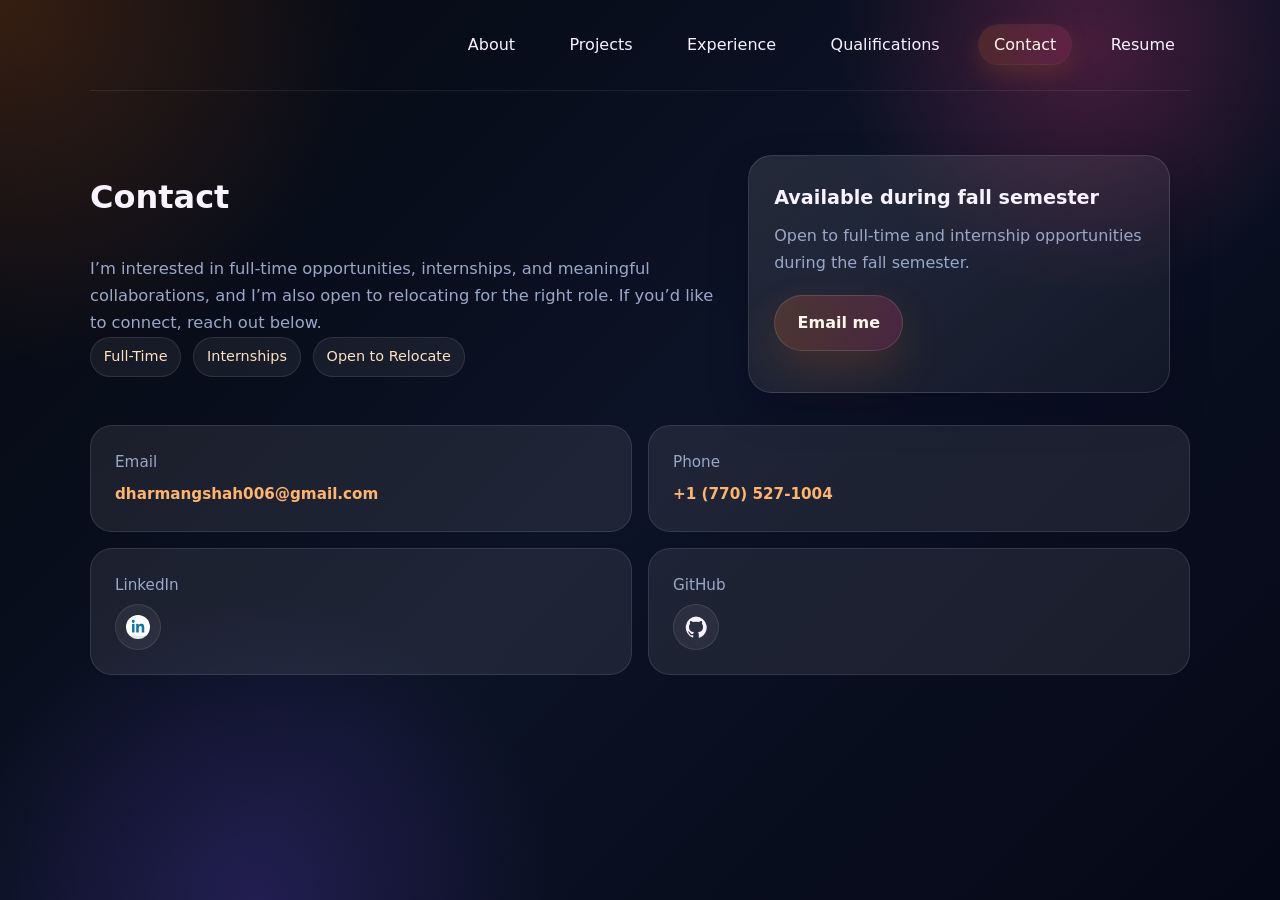
==== contact.html @ ebdeb089 "Initial commit" ====
<!DOCTYPE html>
<html lang="en">
<head>
    <meta charset="UTF-8">
    <meta name="viewport" content="width=device-width, initial-scale=1.0">
    <title>Contact | Portfolio</title>
    <link rel="stylesheet" href="style.css">
</head>
<body>
    <div class="container">
        <nav>
            <ul class="nav-links">
                <li><a href="index.html">About</a></li>
                <li><a href="projects.html">Projects</a></li>
                <li><a href="experience.html">Experience</a></li>
                <li><a href="qualifications.html">Qualifications</a></li>
                <li><a class="active" href="contact.html">Contact</a></li>
                <li><a href="Dharmang_Resume.pdf" download>Resume</a></li>
            </ul>
        </nav>

        <section class="page-content contact-page">
            <div class="contact-hero">
                <div class="contact-intro">
                    <h2>Contact</h2>
                    <p class="section-description">I’m interested in full-time opportunities, internships, and meaningful collaborations, and I’m also open to relocating for the right role. If you’d like to connect, reach out below.</p>
                    <div class="contact-badges">
                        <span class="pill">Full-Time</span>
                        <span class="pill">Internships</span>
                        <span class="pill">Open to Relocate</span>
                    </div>
                </div>

                <div class="contact-side-card">
                    <h3>Available during fall semester</h3>
                    <p>Open to full-time and internship opportunities during the fall semester.</p>
                    <a href="mailto:dharmangshah006@gmail.com" class="btn">Email me</a>
                </div>
            </div>

            <div class="contact-grid">
                <div class="contact-card">
                    <p>Email</p>
                    <a href="mailto:dharmangshah006@gmail.com" class="project-link">dharmangshah006@gmail.com</a>
                </div>
                <div class="contact-card">
                    <p>Phone</p>
                    <a href="tel:+17705271004" class="project-link">+1 (770) 527-1004</a>
                </div>
                <div class="contact-card">
                    <p>LinkedIn</p>
                    <a href="https://www.linkedin.com/in/dharmang-shah02242006/" target="_blank" rel="noreferrer" class="icon-link" aria-label="Visit LinkedIn">
                        <img src="linkedin.png" alt="LinkedIn" class="social-icon">
                    </a>
                </div>
                <div class="contact-card">
                    <p>GitHub</p>
                    <a href="https://github.com/yourusername" target="_blank" rel="noreferrer" class="icon-link" aria-label="Visit GitHub">
                        <svg viewBox="0 0 24 24" aria-hidden="true">
                            <path d="M12 .5a12 12 0 0 0-3.79 23.04c.6.11.82-.26.82-.58v-2.02c-3.34.73-4.04-1.43-4.04-1.43-.54-1.38-1.33-1.75-1.33-1.75-1.09-.75.08-.73.08-.73 1.2.09 1.83 1.24 1.83 1.24 1.07 1.83 2.8 1.3 3.48 1 .11-.78.42-1.3.76-1.6-2.66-.3-5.46-1.33-5.46-5.93 0-1.31.47-2.38 1.24-3.22-.12-.3-.54-1.52.12-3.17 0 0 1.01-.32 3.3 1.23a11.48 11.48 0 0 1 6.02 0c2.29-1.55 3.3-1.23 3.3-1.23.66 1.65.24 2.87.12 3.17.77.84 1.24 1.91 1.24 3.22 0 4.61-2.8 5.62-5.47 5.92.43.37.81 1.1.81 2.22v3.29c0 .32.22.69.83.58A12 12 0 0 0 12 .5Z"/>
                        </svg>
                    </a>
                </div>
            </div>
        </section>
    </div>
</body>
</html>
---- style.css ----
/* ==========================================
   1. GLOBAL VARIABLES & RESET
   ========================================== */
:root {
    --bg-main: #070b16;
    --bg-card: #12182b;
    --bg-card-2: #1a233b;
    --border-color: #2f3d5b;
    --text-main: #f7f3ff;
    --text-muted: #9aa7c7;
    --accent: #ff7a18;
    --accent-2: #ff3d81;
    --accent-3: #7c4dff;
    --accent-light: #ffb36b;
    --accent-soft: rgba(255, 122, 24, 0.16);
    --accent-soft-2: rgba(255, 61, 129, 0.16);
    --glow: rgba(255, 122, 24, 0.28);
}

* {
    box-sizing: border-box;  /* Ensures padding doesn't break widths */
    margin: 0;
    padding: 0;
}

body {
    background:
        radial-gradient(circle at top left, rgba(255, 122, 24, 0.2), transparent 24%),
        radial-gradient(circle at 85% 5%, rgba(255, 61, 129, 0.24), transparent 18%),
        radial-gradient(circle at 20% 100%, rgba(124, 77, 255, 0.2), transparent 22%),
        linear-gradient(135deg, #04070f 0%, #0c1326 50%, #050816 100%);
    color: var(--text-main);
    font-family: Inter, system-ui, -apple-system, sans-serif;
    line-height: 1.65;
    padding: 0 1.5rem;
    min-height: 100vh;
}

/* Container to keep everything aligned and centered */
.container {
    max-width: 1100px;
    margin: 0 auto;
}

/* ==========================================
   2. NAVIGATION (FLEXBOX)
   ========================================== */
nav {
    display: flex;
    justify-content: flex-end;
    align-items: center;
    padding: 2rem 0;
    border-bottom: 1px solid rgba(255, 255, 255, 0.08);
    font-size: 1rem;
}

.nav-links {
    display: flex;
    gap: 1.5rem;
    list-style: none;
}

.nav-links a {
    color: var(--text-main);
    padding: 0.65rem 0.95rem;
    border-radius: 999px;
    transition: background 0.25s ease, color 0.25s ease;
}

.nav-links a:hover,
.nav-links a.active {
    background: linear-gradient(90deg, var(--accent-soft), var(--accent-soft-2));
    color: #fff7ed;
    box-shadow: 0 0 0 1px rgba(255, 255, 255, 0.06), 0 10px 24px rgba(255, 122, 24, 0.16);
}

/* ==========================================
   3. HERO SECTION
   ========================================== */
header {
    display: grid;
    grid-template-columns: 1.45fr 1fr;
    gap: 2.5rem;
    align-items: center;
    padding: 5rem 0 3rem;
    position: relative;
    z-index: 1;
}

header::before {
    content: "";
    position: absolute;
    top: -30px;
    right: -40px;
    width: 220px;
    height: 220px;
    background: radial-gradient(circle, rgba(255, 122, 24, 0.24), transparent 56%);
    filter: blur(32px);
    z-index: 0;
}

header p.subtitle {
    color: var(--accent-light);
    font-family: Inter, system-ui, -apple-system, sans-serif;
    letter-spacing: 0.22em;
    text-transform: uppercase;
    margin-bottom: 0.75rem;
}

header h1 {
    font-size: clamp(3rem, 5vw, 4.4rem);
    line-height: 1.05;
    margin-bottom: 1.1rem;
    text-shadow: 0 10px 30px rgba(0, 0, 0, 0.25);
}

header p.bio {
    color: var(--text-muted);
    font-size: 1.18rem;
    max-width: 700px;
    margin-bottom: 2rem;
}

/* ==========================================
   4. PROJECTS SECTION (CSS GRID)
   ========================================== */
section {
    padding: 4rem 0;
}

section h2 {
    font-size: 2rem;
    margin-bottom: 2rem;
    display: flex;
    justify-content: flex-start;
    align-items: center;
    gap: 0.5rem;
    text-align: left;
}

/* Grid layout: 1 column on mobile, 2 columns on desktops */
.project-grid {
    display: grid;
    grid-template-columns: repeat(auto-fit, minmax(350px, 1fr));
    gap: 2rem;
}

.project-card {
    background: linear-gradient(145deg, var(--bg-card), var(--bg-card-2));
    border: 1px solid var(--border-color);
    padding: 2rem;
    border-radius: 18px;
    display: flex;
    flex-direction: column;
    justify-content: space-between;
    transition: transform 0.2s ease, border-color 0.2s ease, box-shadow 0.2s ease;
    box-shadow: 0 18px 40px rgba(2, 6, 23, 0.28);
}

/* Hover micro-interaction */
.project-card:hover {
    transform: translateY(-4px);
    border-color: var(--accent-2);
    box-shadow: 0 22px 44px rgba(255, 61, 129, 0.16);
}

.project-card h3 {
    margin-bottom: 0.5rem;
}

.project-card p {
    color: var(--text-muted);
    font-size: 0.95rem;
    margin-bottom: 1.5rem;
}

/* Technical tags inside cards */
.tag-container {
    display: flex;
    flex-wrap: wrap;
    gap: 0.5rem;
    margin-bottom: 1.5rem;
}

.tag {
    background: linear-gradient(90deg, rgba(255, 122, 24, 0.16), rgba(124, 77, 255, 0.16));
    color: #ffd2aa;
    font-family: monospace;
    font-size: 0.8rem;
    padding: 0.2rem 0.6rem;
    border-radius: 999px;
    border: 1px solid rgba(255, 255, 255, 0.08);
}

/* ==========================================
   5. BUTTONS & LINKS
   ========================================== */
a {
    color: var(--text-main);
    text-decoration: none;
}

a:hover {
    color: var(--accent);
}

.btn {
    display: inline-block;
    border: 1px solid rgba(255, 255, 255, 0.12);
    color: #fff7ed;
    padding: 0.85rem 1.4rem;
    border-radius: 999px;
    font-weight: 600;
    transition: background 0.2s ease, transform 0.2s ease, box-shadow 0.2s ease;
    background: linear-gradient(90deg, rgba(255, 122, 24, 0.2), rgba(255, 61, 129, 0.2));
}

.btn:hover {
    background: linear-gradient(90deg, rgba(255, 122, 24, 0.3), rgba(255, 61, 129, 0.3));
    transform: translateY(-1px);
    box-shadow: 0 10px 24px rgba(255, 122, 24, 0.16);
}

.btn-secondary {
    border-color: rgba(255,255,255,0.16);
    color: var(--text-main);
    background: rgba(255,255,255,0.04);
}

.project-link {
    color: var(--accent-light);
    font-weight: 600;
    font-size: 0.95rem;
}

html {
    scroll-behavior: smooth;
    background-color: #04070f;
}

body {
    background-color: #04070f;
}



.hero-copy {
    max-width: 720px;
}

.hero-actions {
    display: flex;
    gap: 1rem;
    flex-wrap: wrap;
    margin-bottom: 2rem;
}

.hero-highlights {
    display: grid;
    grid-template-columns: repeat(3, minmax(0, 1fr));
    gap: 1rem;
    margin-top: 2rem;
}

.hero-right {
    display: flex;
    justify-content: center;
    align-items: start;
}

.image-frame {
    position: relative;
    width: 100%;
    min-height: 420px;
    max-height: 520px;
    aspect-ratio: 0.83;
    border-radius: 32px;
    padding: 0rem;
    background: linear-gradient(180deg, rgba(18, 24, 43, 0.98), rgba(8, 13, 25, 0.92));
    border: 1px solid rgba(255, 122, 24, 0.24);
    box-shadow: 0 34px 90px rgba(0, 0, 0, 0.4);
    overflow: hidden;
}

.image-frame::before {
    content: "";
    position: absolute;
    inset: 0;
    border-radius: 32px;
    background: radial-gradient(circle at top right, rgba(255, 122, 24, 0.24), transparent 28%),
                radial-gradient(circle at bottom left, rgba(255, 61, 129, 0.2), transparent 36%);
    pointer-events: none;
}

.hero-image {
    width: 100%;
    height: 100%;
    object-fit: cover;
    border-radius: 24px;
    position: relative;
    z-index: 1;
}

.image-label {
    position: absolute;
    bottom: 1rem;
    left: 1rem;
    right: 1rem;
    z-index: 2;
    display: inline-flex;
    justify-content: center;
    padding: 0.75rem 1rem;
    background: rgba(15, 23, 42, 0.88);
    border-radius: 999px;
    color: var(--text-main);
    font-size: 0.95rem;
    text-align: center;
    backdrop-filter: blur(5px);
}

.highlight-card,
.info-card,
.contact-card {
    background-color: rgba(255,255,255,0.08);
    border: 1px solid rgba(148, 163, 184, 0.18);
    padding: 1.5rem;
    border-radius: 22px;
    transition: transform 0.2s ease, border-color 0.2s ease;
}

.highlight-card:hover {
    transform: translateY(-3px);
    border-color: rgba(255, 122, 24, 0.35);
}

.highlight-number {
    display: block;
    font-size: 2.2rem;
    font-weight: 700;
    margin-bottom: 0.6rem;
    color: var(--accent);
}

.highlight-card p {
    color: var(--text-muted);
    font-size: 0.95rem;
}

.hero-copy p {
    letter-spacing: 0.01em;
}

.btn {
    box-shadow: 0 20px 45px rgba(255, 122, 24, 0.16);
}

.btn-secondary {
    background: rgba(255,255,255,0.07);
}

.btn:hover {
    background-color: rgba(255, 122, 24, 0.2);
}

.btn-secondary:hover {
    background: rgba(255, 122, 24, 0.12);
}

.section-description {
    color: var(--text-muted);
    max-width: 760px;
    margin-bottom: 0;
    font-size: 1.02rem;
}

.page-heading {
    display: flex;
    flex-direction: column;
    gap: 0.8rem;
    margin-bottom: 1.6rem;
}

.section-grid {
    display: grid;
    grid-template-columns: repeat(auto-fit, minmax(280px, 1fr));
    gap: 1.25rem;
}

.qualifications-page {
    display: flex;
    flex-direction: column;
    gap: 1.2rem;
}

.overview-card {
    padding: 1.8rem 2rem;
    background: linear-gradient(135deg, rgba(255,255,255,0.09), rgba(255,255,255,0.04));
    border: 1px solid rgba(255,255,255,0.12);
}

.eyebrow {
    text-transform: uppercase;
    letter-spacing: 0.2em;
    font-size: 0.74rem;
    color: var(--accent-light);
    margin-bottom: 0.4rem;
}

.detail-list {
    list-style: none;
    display: flex;
    flex-direction: column;
    gap: 0.6rem;
    color: var(--text-muted);
}

.detail-list strong {
    color: var(--text-main);
    font-weight: 600;
}

.skill-groups {
    display: flex;
    flex-direction: column;
    gap: 1rem;
    margin-top: 0.6rem;
}

.skill-group h4 {
    font-size: 0.95rem;
    margin-bottom: 0.6rem;
}

.skill-pills {
    display: flex;
    flex-wrap: wrap;
    gap: 0.55rem;
}

.skill-pill {
    display: inline-block;
    padding: 0.45rem 0.75rem;
    border-radius: 999px;
    background: rgba(255, 255, 255, 0.06);
    border: 1px solid rgba(255, 255, 255, 0.1);
    color: #ffe6c7;
    font-size: 0.9rem;
    transition: transform 0.2s ease, box-shadow 0.2s ease, border-color 0.2s ease, background 0.2s ease;
}

.skill-pill:hover {
    transform: translateY(-2px);
    box-shadow: 0 8px 20px rgba(0, 0, 0, 0.2);
}

.skill-group:first-of-type .skill-pill {
    background: linear-gradient(135deg, rgba(124, 77, 255, 0.2), rgba(255, 122, 24, 0.16));
    border-color: rgba(124, 77, 255, 0.3);
    color: #f2e6ff;
}

.skill-group:first-of-type .skill-pill:hover {
    background: linear-gradient(135deg, rgba(124, 77, 255, 0.28), rgba(255, 122, 24, 0.24));
    border-color: rgba(255, 122, 24, 0.45);
}

.skill-group:last-of-type .skill-pill {
    background: linear-gradient(135deg, rgba(255, 255, 255, 0.08), rgba(255, 122, 24, 0.08));
    border-color: rgba(255, 183, 107, 0.22);
    color: #ffe9c8;
}

.skill-group:last-of-type .skill-pill:hover {
    background: linear-gradient(135deg, rgba(255, 255, 255, 0.12), rgba(255, 122, 24, 0.14));
    border-color: rgba(255, 183, 107, 0.34);
}

.qualifications-grid {
    grid-template-columns: repeat(2, minmax(0, 1fr));
    gap: 1.25rem;
}

.qualifications-grid .info-card {
    min-height: 220px;
    padding: 1.65rem 1.8rem;
}

.left-card {
    display: flex;
    flex-direction: column;
    gap: 1rem;
}

.subsection-title {
    margin-top: 0.2rem;
    color: var(--accent-light);
    font-size: 1.05rem;
}

.experience-page {
    display: flex;
    flex-direction: column;
    gap: 1.5rem;
}

.experience-intro {
    max-width: 760px;
}

.experience-timeline {
    display: flex;
    flex-direction: column;
    gap: 1.25rem;
    position: relative;
    padding-left: 1.5rem;
}

.experience-timeline::before {
    content: "";
    position: absolute;
    left: 6px;
    top: 6px;
    bottom: 6px;
    width: 2px;
    background: linear-gradient(180deg, rgba(255, 122, 24, 0.65), rgba(255, 61, 129, 0.2));
}

.experience-item {
    position: relative;
    display: grid;
    grid-template-columns: 16px 1fr;
    gap: 1rem;
    align-items: start;
}

.experience-marker {
    width: 12px;
    height: 12px;
    border-radius: 50%;
    background: var(--accent);
    box-shadow: 0 0 0 4px rgba(255, 122, 24, 0.16);
    margin-top: 1.1rem;
}

.experience-card {
    padding: 1.6rem;
    margin-bottom: 0;
}

.experience-meta {
    margin-bottom: 0.8rem;
}

.experience-date {
    display: inline-block;
    font-size: 0.82rem;
    letter-spacing: 0.16em;
    text-transform: uppercase;
    color: #ffb36b;
    margin-bottom: 0.4rem;
}

.experience-card h3 {
    margin-bottom: 0;
}

.contact-page {
    display: flex;
    flex-direction: column;
    gap: 2rem;
}

.contact-hero {
    display: grid;
    grid-template-columns: 1.2fr 0.8fr;
    gap: 1.5rem;
    align-items: stretch;
    max-width: 1080px;
}

.contact-intro {
    padding: 1rem 0;
}

.contact-side-card {
    background: linear-gradient(145deg, rgba(255,255,255,0.1), rgba(255,255,255,0.04));
    border: 1px solid rgba(255,255,255,0.12);
    border-radius: 24px;
    padding: 1.6rem;
    box-shadow: 0 18px 40px rgba(2, 6, 23, 0.24);
}

.contact-side-card h3 {
    margin-bottom: 0.6rem;
    font-size: 1.2rem;
}

.contact-side-card p {
    color: var(--text-muted);
    margin-bottom: 1.2rem;
}

.contact-badges {
    display: flex;
    flex-wrap: wrap;
    gap: 0.75rem;
}

.pill {
    display: inline-block;
    padding: 0.45rem 0.8rem;
    border-radius: 999px;
    background: rgba(255,255,255,0.06);
    border: 1px solid rgba(255,255,255,0.1);
    color: #ffe0bd;
    font-size: 0.9rem;
}

.contact-grid {
    display: grid;
    grid-template-columns: repeat(2, minmax(0, 1fr));
    gap: 1rem;
}

.contact-card {
    display: grid;
    gap: 0.4rem;
    margin-bottom: 0;
}

.contact-card p {
    color: var(--text-muted);
    font-size: 0.95rem;
}

.icon-link {
    display: inline-flex;
    align-items: center;
    justify-content: center;
    width: 46px;
    height: 46px;
    border-radius: 50%;
    background: rgba(255,255,255,0.06);
    border: 1px solid rgba(255,255,255,0.1);
    transition: transform 0.2s ease, background 0.2s ease, border-color 0.2s ease;
}

.icon-link:hover {
    transform: translateY(-2px);
    background: rgba(255, 122, 24, 0.16);
    border-color: rgba(255, 122, 24, 0.32);
}

.icon-link svg {
    width: 22px;
    height: 22px;
    fill: var(--text-main);
}

.social-icon {
    width: 24px;
    height: 24px;
    object-fit: cover;
    display: block;
    border-radius: 50%;
}

section {
    padding: 4rem 0;
}

@media (max-width: 860px) {
    header {
        grid-template-columns: 1fr;
        padding-top: 3rem;
    }

    nav {
        flex-direction: column;
        align-items: flex-start;
        gap: 1rem;
    }

    .nav-links {
        flex-wrap: wrap;
    }
}

@media (max-width: 640px) {
    body {
        padding: 0 1rem;
    }

    header h1 {
        font-size: 2.8rem;
    }

    .project-card,
    .highlight-card,
    .info-card,
    .contact-card {
        padding: 1.25rem;
    }
}
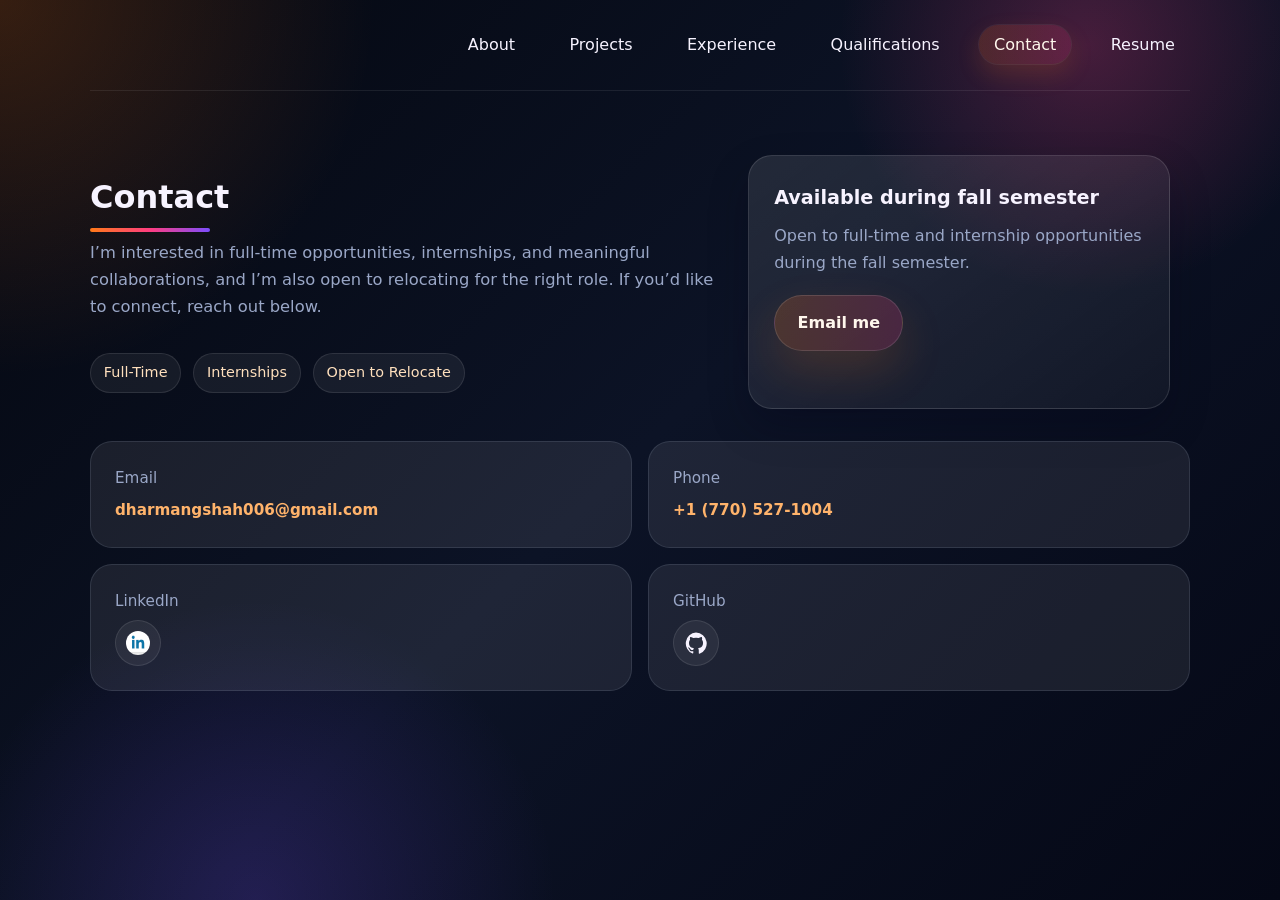
==== commit 34a0fa9d: "Update the resume button" ====
--- a/contact.html
+++ b/contact.html
@@ -15,7 +15,7 @@
                 <li><a href="experience.html">Experience</a></li>
                 <li><a href="qualifications.html">Qualifications</a></li>
                 <li><a class="active" href="contact.html">Contact</a></li>
-                <li><a href="Dharmang_Resume.pdf" download>Resume</a></li>
+                <li><a href="resume.html">Resume</a></li>
             </ul>
         </nav>
 
--- a/style.css
+++ b/style.css
@@ -129,19 +129,33 @@
 }
 
 section h2 {
+    position: relative;
     font-size: 2rem;
+    margin-bottom: 1rem;
+    display: inline-flex;
+    align-items: center;
+    text-align: left;
+}
+
+section h2::after {
+    content: "";
+    position: absolute;
+    left: 0;
+    bottom: -0.5rem;
+    width: 120px;
+    height: 4px;
+    border-radius: 999px;
+    background: linear-gradient(90deg, var(--accent), var(--accent-2), var(--accent-3));
+}
+
+section .section-description {
     margin-bottom: 2rem;
-    display: flex;
-    justify-content: flex-start;
-    align-items: center;
-    gap: 0.5rem;
-    text-align: left;
 }
 
 /* Grid layout: 1 column on mobile, 2 columns on desktops */
 .project-grid {
     display: grid;
-    grid-template-columns: repeat(auto-fit, minmax(350px, 1fr));
+    grid-template-columns: repeat(auto-fit, minmax(260px, 1fr));
     gap: 2rem;
 }
 
@@ -265,21 +279,23 @@
 .hero-right {
     display: flex;
     justify-content: center;
-    align-items: start;
+    align-items: center;
 }
 
 .image-frame {
     position: relative;
     width: 100%;
-    min-height: 420px;
+    min-height: 320px;
     max-height: 520px;
-    aspect-ratio: 0.83;
     border-radius: 32px;
-    padding: 0rem;
+    padding: 0;
     background: linear-gradient(180deg, rgba(18, 24, 43, 0.98), rgba(8, 13, 25, 0.92));
     border: 1px solid rgba(255, 122, 24, 0.24);
     box-shadow: 0 34px 90px rgba(0, 0, 0, 0.4);
     overflow: hidden;
+    display: flex;
+    justify-content: center;
+    align-items: center;
 }
 
 .image-frame::before {
@@ -293,12 +309,14 @@
 }
 
 .hero-image {
-    width: 100%;
-    height: 100%;
-    object-fit: cover;
+    max-width: 100%;
+    max-height: 100%;
+    width: auto;
+    height: auto;
     border-radius: 24px;
     position: relative;
     z-index: 1;
+    background-color: rgba(15, 23, 42, 0.8);
 }
 
 .image-label {
@@ -669,12 +687,59 @@
     padding: 4rem 0;
 }
 
+html,
+body {
+    width: 100%;
+    overflow-x: hidden;
+    overscroll-behavior-x: none;
+    overscroll-behavior-y: contain;
+}
+
 @media (max-width: 860px) {
     header {
         grid-template-columns: 1fr;
         padding-top: 3rem;
     }
 
+    .hero-actions {
+        flex-direction: column;
+        align-items: stretch;
+    }
+
+    .hero-actions .btn {
+        width: 100%;
+        text-align: center;
+    }
+
+    .hero-highlights {
+        grid-template-columns: 1fr;
+    }
+
+    .hero-right {
+        width: 100%;
+    }
+
+    .image-frame {
+        width: 100%;
+        max-width: 100%;
+        min-height: 280px;
+        max-height: 420px;
+        aspect-ratio: 4 / 3;
+    }
+
+    .contact-hero {
+        grid-template-columns: 1fr;
+    }
+
+    .contact-intro,
+    .contact-side-card {
+        width: 100%;
+    }
+
+    .contact-side-card {
+        margin-top: 1.25rem;
+    }
+
     nav {
         flex-direction: column;
         align-items: flex-start;
@@ -683,16 +748,25 @@
 
     .nav-links {
         flex-wrap: wrap;
+        gap: 0.75rem;
     }
 }
 
 @media (max-width: 640px) {
     body {
-        padding: 0 1rem;
+        padding: 0 0.9rem;
+    }
+
+    header {
+        padding-top: 2.2rem;
     }
 
     header h1 {
-        font-size: 2.8rem;
+        font-size: 2.4rem;
+    }
+
+    .hero-copy p.bio {
+        font-size: 1rem;
     }
 
     .project-card,
@@ -701,4 +775,18 @@
     .contact-card {
         padding: 1.25rem;
     }
-}
+
+    .hero-highlights {
+        gap: 1rem;
+    }
+
+    .section-grid,
+    .project-grid,
+    .contact-grid {
+        grid-template-columns: 1fr;
+    }
+
+    .skill-pills {
+        gap: 0.4rem;
+    }
+}
